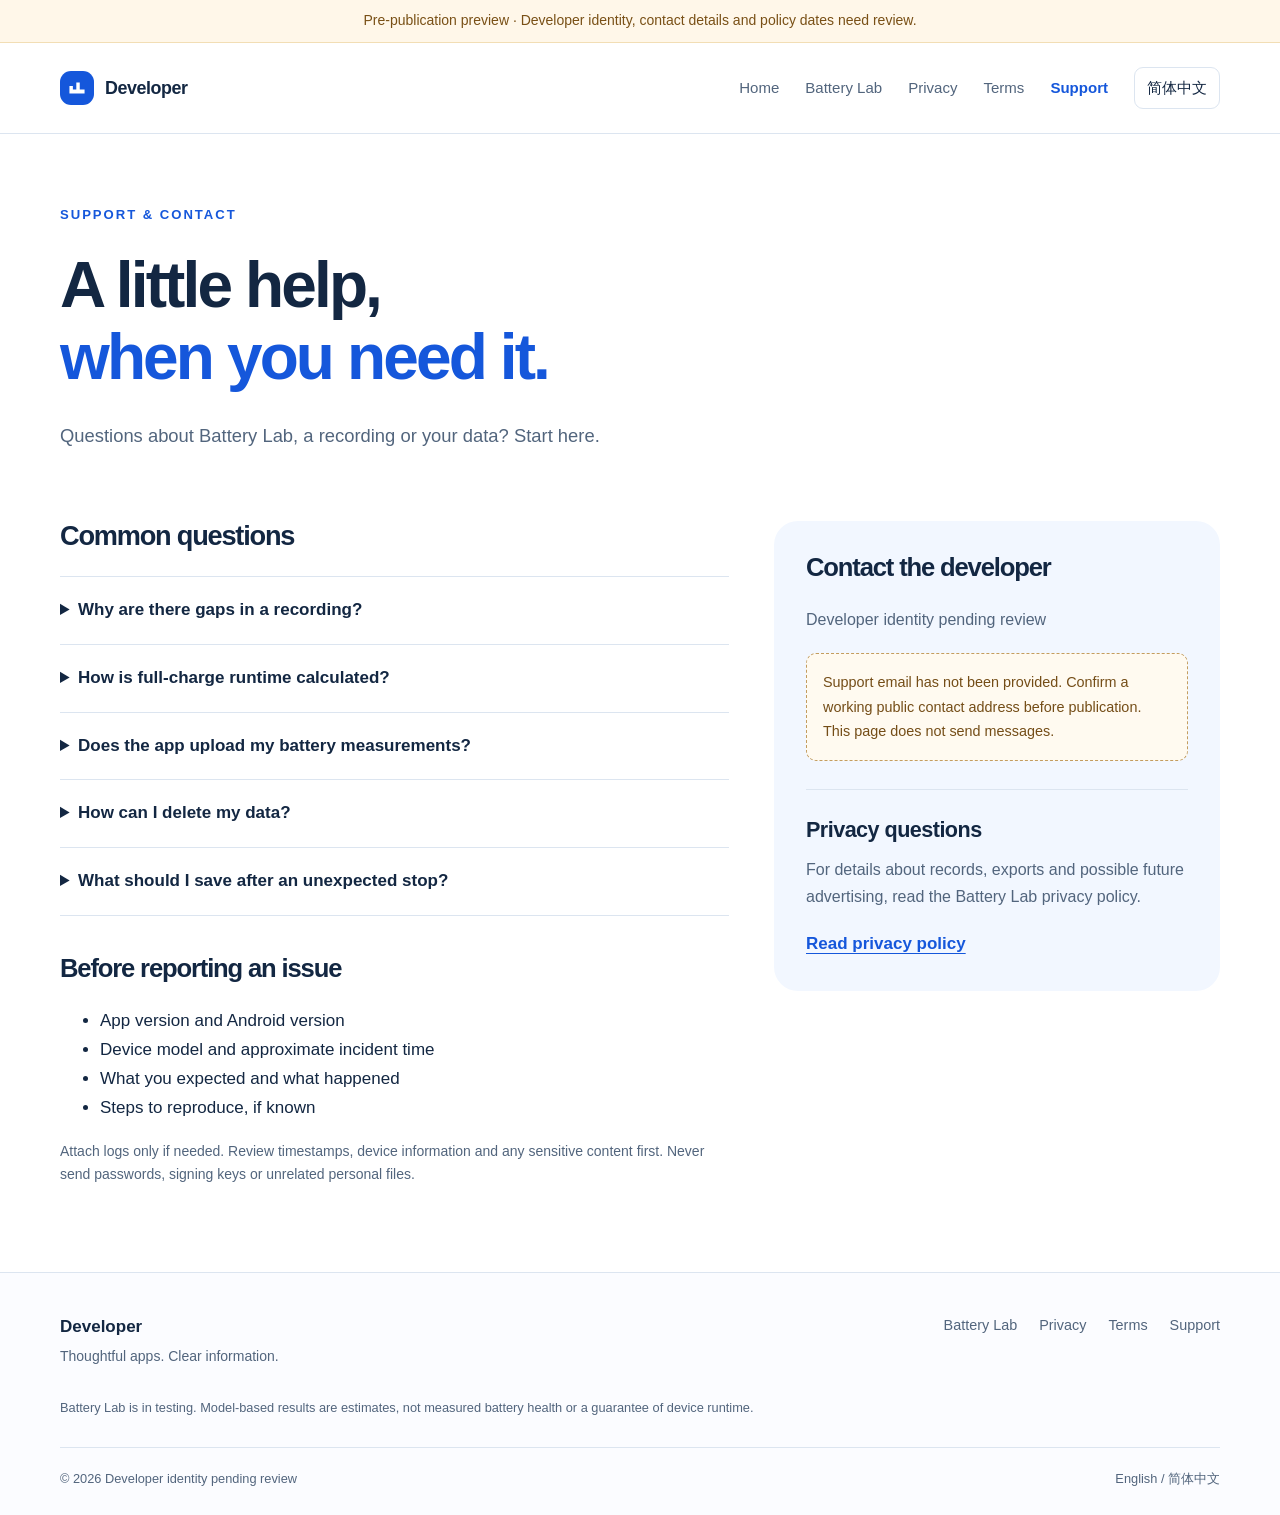
==== support/index.html @ 718efb98 "Add developer website" ====
<!doctype html>
<html lang="en"><head><meta charset="utf-8"><meta name="viewport" content="width=device-width, initial-scale=1"><meta name="theme-color" content="#1557db"><title>Support &amp; contact | Developer</title><meta name="description" content="Battery Lab support, recording questions, data deletion and developer contact status."><meta name="robots" content="noindex, nofollow"><link rel="icon" href="../assets/favicon.svg" type="image/svg+xml"><link rel="stylesheet" href="../assets/site.css"><script src="../assets/site.js" defer></script></head>
<body><a class="skip" href="#main">Skip to content</a><div class="review-banner">Pre-publication preview · Developer identity, contact details and policy dates need review.</div><header class="header"><div class="wrap header-inner"><a class="brand" href="../index.html"><span class="brand-mark"><svg aria-hidden="true" viewBox="0 0 32 32" fill="none"><path d="M5 21v-8h5v5h5V8h5v10h7v6H5Z" fill="currentColor"/></svg></span><span>Developer</span></a><button class="menu-toggle" type="button" aria-expanded="false" aria-controls="navigation">Menu</button><nav class="nav" id="navigation" aria-label="Main navigation"><a href="../index.html">Home</a><a href="../apps/battery-lab/index.html">Battery Lab</a><a href="../apps/battery-lab/privacy/index.html">Privacy</a><a href="../terms/index.html">Terms</a><a href="index.html" aria-current="page">Support</a><a class="lang" href="../zh/support/index.html" lang="zh-CN" hreflang="zh-CN" aria-label="简体中文">简体中文</a></nav></div></header><main id="main"><div class="wrap"><header class="page-heading"><span class="eyebrow">Support & contact</span><h1>A little help,<br><span class="accent">when you need it.</span></h1><p class="lead">Questions about Battery Lab, a recording or your data? Start here.</p></header><div class="support-grid"><section><h2 style="font-size:1.7rem">Common questions</h2><div class="faq"><details><summary>Why are there gaps in a recording?</summary><p>Normal recording does not keep the phone awake. Android sleep or background restrictions may reduce sampling. An open recording record alone does not establish that samples are still arriving.</p></details><details><summary>How is full-charge runtime calculated?</summary><p>Lab compares models at the same saved reference power. These are constant-power projections toward 0% SOC, not measured shutdown times. Home’s remaining estimate can use a more recent qualified discharge average.</p></details><details><summary>Does the app upload my battery measurements?</summary><p>The reviewed build processes measurements locally. You choose whether to export and where to save a file. A cloud-backed file provider may sync it. AdMob is not integrated in the reviewed build.</p></details><details><summary>How can I delete my data?</summary><p>Delete available raw recordings in the app, or clear Android app storage to remove all app-private data. Exported files must be deleted separately at their saved locations. Models and archives do not automatically expire.</p></details><details><summary>What should I save after an unexpected stop?</summary><p>If available, save Settings → Recording diagnostics → Save diagnostics report, preferably before restarting recording. Note the approximate incident time and app version. Sending the report is optional.</p></details></div><section style="padding-top:38px"><h2 style="font-size:1.6rem">Before reporting an issue</h2><ul><li>App version and Android version</li><li>Device model and approximate incident time</li><li>What you expected and what happened</li><li>Steps to reproduce, if known</li></ul><p class="meta">Attach logs only if needed. Review timestamps, device information and any sensitive content first. Never send passwords, signing keys or unrelated personal files.</p></section></section><aside class="contact"><h2>Contact the developer</h2><p>Developer identity pending review</p><p class="pending">Support email has not been provided. Confirm a working public contact address before publication. This page does not send messages.</p><hr style="border:0;border-top:1px solid var(--line);margin:28px 0"><h3>Privacy questions</h3><p>For details about records, exports and possible future advertising, read the Battery Lab privacy policy.</p><a class="text-link" href="../apps/battery-lab/privacy/index.html">Read privacy policy</a></aside></div></div></main><footer class="footer"><div class="wrap"><div class="footer-top"><div><strong>Developer</strong><br><span class="meta">Thoughtful apps. Clear information.</span></div><nav class="footer-links" aria-label="Footer"><a href="../apps/battery-lab/index.html">Battery Lab</a><a href="../apps/battery-lab/privacy/index.html">Privacy</a><a href="../terms/index.html">Terms</a><a href="index.html">Support</a></nav></div><p class="footer-note">Battery Lab is in testing. Model-based results are estimates, not measured battery health or a guarantee of device runtime.</p><div class="footer-bottom"><span>© 2026 Developer identity pending review</span><span>English / 简体中文</span></div></div></footer></body></html>
---- assets/site.css ----
:root{--blue:#1557db;--ink:#132742;--muted:#52657d;--line:#dce5f0;--pale:#f2f7ff;--white:#fff;--radius:24px;--max:1160px}*{box-sizing:border-box}html{scroll-behavior:smooth;scroll-padding-top:110px}body{margin:0;color:var(--ink);background:#fff;font:17px/1.7 -apple-system,BlinkMacSystemFont,"Segoe UI","Noto Sans SC","Microsoft YaHei",sans-serif;-webkit-font-smoothing:antialiased}a{color:var(--blue);text-underline-offset:4px}a:hover{text-decoration-thickness:2px}button{font:inherit}h1,h2,h3,p{margin-top:0}h1,h2,h3{line-height:1.13;letter-spacing:-.045em}h1{font-size:clamp(2.6rem,5.8vw,5.2rem);font-weight:650;margin-bottom:26px}h2{font-size:clamp(2rem,3.8vw,3rem);font-weight:650;margin-bottom:24px}h3{font-size:1.35rem;letter-spacing:-.025em;margin-bottom:14px}p{margin-bottom:20px}.wrap{width:min(var(--max),calc(100% - 64px));margin-inline:auto}.skip{position:absolute;left:20px;top:-80px;padding:12px 20px;background:#fff;z-index:100}.skip:focus{top:12px}:focus-visible{outline:3px solid #c66b00;outline-offset:5px;border-radius:4px}.review-banner{background:#fff7e9;color:#795016;text-align:center;padding:9px 20px;font-size:.875rem;border-bottom:1px solid #f2deb5}.header{background:#fff;border-bottom:1px solid var(--line);position:relative;z-index:10}.header-inner{min-height:90px;display:flex;align-items:center;justify-content:space-between;gap:24px}.brand{display:flex;align-items:center;gap:11px;text-decoration:none;color:var(--ink);font-weight:650;letter-spacing:-.025em;font-size:1.12rem}.brand-mark{width:34px;height:34px;background:var(--blue);color:#fff;border-radius:11px;display:grid;place-items:center;flex:none}.brand-mark svg{width:22px;height:22px}.nav{display:flex;align-items:center;gap:26px}.nav a{font-size:.94rem;color:var(--muted);text-decoration:none}.nav a[aria-current=page]{color:var(--blue);font-weight:650}.nav a:hover{color:var(--blue)}.nav .lang{padding:7px 12px;border:1px solid var(--line);border-radius:9px;color:var(--ink);white-space:nowrap}.menu-toggle{display:none;border:1px solid var(--line);border-radius:8px;background:#fff;padding:7px 12px;color:var(--ink)}.eyebrow{display:block;font-size:.82rem;text-transform:uppercase;letter-spacing:.15em;font-weight:750;color:var(--blue);margin-bottom:23px}.hero{padding:91px 0 75px;display:grid;grid-template-columns:1.12fr 1fr;gap:60px;align-items:center}.hero .lead{font-size:1.15rem;color:var(--muted);max-width:540px;line-height:1.8}.accent{color:var(--blue)}.actions{display:flex;flex-wrap:wrap;gap:14px;margin-top:30px}.button{padding:13px 23px;border-radius:10px;background:var(--blue);color:#fff;text-decoration:none;font-weight:650;display:inline-flex;align-items:center;justify-content:center;border:1px solid var(--blue);font-size:.95rem;min-height:50px}.button:hover{background:#1046b5;text-decoration:none}.button.secondary{background:#fff;border-color:var(--line);color:var(--ink)}.button.secondary:hover{background:var(--pale)}.subtle{font-size:.875rem;color:var(--muted);margin-top:22px}.visual{position:relative;border:1px solid #d4e1fa;border-radius:32px;padding:32px;background:radial-gradient(ellipse at 90% 0%,#d1e3ff,transparent 65%),#eff5ff;overflow:hidden;min-width:0}.visual:before{content:"";position:absolute;width:260px;height:260px;border:1px solid #cfdef9;border-radius:50%;top:-160px;right:-80px}.instrument{position:relative;background:#fff;border:1px solid #e0e8f4;box-shadow:0 18px 55px #173d7820;border-radius:20px;padding:25px}.instrument-head{display:flex;justify-content:space-between;align-items:center;gap:10px;font-weight:650;font-size:.95rem}.pill{display:inline-block;padding:4px 10px;border-radius:6px;color:#1551b3;background:#eaf2ff;font-size:.78rem;font-weight:650;letter-spacing:.02em}.battery-number{font-size:3.9rem;line-height:1.25;font-weight:600;letter-spacing:-.06em;margin-top:18px}.battery-number small{font-size:1.6rem;font-weight:400;color:var(--muted)}.chart{display:block;width:100%;height:auto;margin-top:12px}.chart-labels{display:flex;justify-content:space-between;font-size:.8rem;color:var(--muted)}.mini-stats{display:grid;grid-template-columns:1fr 1fr;border-top:1px solid var(--line);padding-top:18px;margin-top:20px;gap:15px}.mini-stats span{display:block;color:var(--muted);font-size:.8rem}.mini-stats strong{font-size:1.15rem;font-weight:600}.visual-caption{position:relative;margin:17px 0 0;color:#4e6585;font-size:.8rem;text-align:center}.principles{display:grid;grid-template-columns:repeat(3,1fr);border-block:1px solid var(--line);padding-block:24px;gap:24px}.principles strong{font-weight:650;display:block;font-size:.95rem}.principles span{font-size:.875rem;color:var(--muted)}.section{padding-block:80px}.section-head{display:flex;justify-content:space-between;gap:35px;align-items:end;margin-bottom:35px}.section-head h2{margin:0}.section-head p{margin:0;max-width:430px;color:var(--muted)}.app-card{display:grid;grid-template-columns:1.15fr 1fr;border:1px solid var(--line);border-radius:var(--radius);overflow:hidden}.app-info{padding:40px}.app-info h3{font-size:2rem;margin-top:20px}.app-info p{max-width:510px;color:var(--muted)}.app-tags{display:flex;gap:9px;flex-wrap:wrap;margin-bottom:22px}.app-tags span{font-size:.8rem;border:1px solid var(--line);border-radius:6px;padding:3px 10px;color:var(--muted)}.app-art{background:var(--pale);display:flex;align-items:center;justify-content:center;min-height:280px;position:relative;overflow:hidden}.app-art svg{width:70%;max-width:300px}.icon-tile{width:56px;height:56px;border-radius:17px;background:var(--blue);color:#fff;display:grid;place-items:center}.icon-tile svg{width:33px;height:33px}.about{display:grid;grid-template-columns:.8fr 1.2fr;gap:80px;padding-block:65px;border-top:1px solid var(--line)}.about p{color:var(--muted);max-width:610px}.text-link{font-weight:650}.page-heading{padding:70px 0 50px;max-width:820px}.page-heading h1{font-size:clamp(2.5rem,5vw,4.5rem)}.page-heading .lead{color:var(--muted);font-size:1.15rem}.feature-grid{display:grid;grid-template-columns:repeat(3,1fr);gap:24px}.feature{border-top:2px solid #bed2f8;padding:26px 5px 12px}.feature .feature-icon{font-size:.9rem;color:var(--blue);font-weight:650;display:block;margin-bottom:24px}.feature p{color:var(--muted);font-size:1rem}.tint{background:var(--pale)}.split{display:grid;grid-template-columns:1fr 1fr;gap:60px;align-items:start}.steps{padding:0;list-style:none;counter-reset:steps}.steps li{counter-increment:steps;position:relative;padding:0 0 25px 52px}.steps li:before{content:counter(steps);position:absolute;left:0;top:0;width:30px;height:30px;border:1px solid #bcd1f7;border-radius:50%;display:grid;place-items:center;font-size:.875rem;color:var(--blue)}.steps strong{display:block}.steps p{color:var(--muted);margin-top:5px}.callout{padding:25px 28px;border:1px solid var(--line);border-left:3px solid var(--blue);border-radius:0 12px 12px 0;background:#f8fbff}.callout p:last-child{margin-bottom:0}.callout.review{background:#fffaf0;border-color:#e8c88d;color:#744d17}.callout h2,.callout h3{font-size:1.15rem;letter-spacing:-.015em}.legal-layout{display:grid;grid-template-columns:240px minmax(0,760px);gap:65px;align-items:start;padding-bottom:80px}.toc{position:sticky;top:30px}.toc p{font-size:.8rem;font-weight:700;letter-spacing:.1em;text-transform:uppercase;color:var(--muted);margin-bottom:14px}.toc a{display:block;padding:7px 0;font-size:.9rem;text-decoration:none;color:var(--muted)}.toc a:hover{color:var(--blue)}.legal-content{min-width:0}.legal-content section{padding-top:34px}.legal-content h2{font-size:1.6rem;letter-spacing:-.025em}.legal-content p,.legal-content li{color:#3c526d;overflow-wrap:anywhere}.legal-content ul{padding-left:23px}.legal-content li{margin-bottom:10px}.meta{color:var(--muted);font-size:.875rem}.data-paths{display:grid;grid-template-columns:repeat(3,1fr);gap:12px;margin:25px 0}.data-path{background:var(--pale);border-radius:12px;padding:18px}.data-path strong{display:block;font-size:.95rem}.data-path span{display:block;color:var(--muted);font-size:.85rem;margin-top:5px}.support-grid{display:grid;grid-template-columns:1.2fr .8fr;gap:45px;padding-bottom:65px}.faq{border-top:1px solid var(--line)}details{border-bottom:1px solid var(--line);padding:19px 0}summary{cursor:pointer;font-weight:600;padding-right:25px}details p{color:var(--muted);margin:15px 0 0}.contact{background:var(--pale);border-radius:var(--radius);padding:32px;align-self:start}.contact h2{font-size:1.6rem}.contact p{font-size:1rem;color:var(--muted)}.contact .pending{border:1px dashed #c39d60;background:#fffaf0;border-radius:10px;padding:16px;color:#744d17;font-size:.9rem}.footer{border-top:1px solid var(--line);padding:40px 0 25px;background:#fbfcff}.footer-top{display:flex;align-items:start;justify-content:space-between;gap:30px}.footer-links{display:flex;flex-wrap:wrap;gap:22px;font-size:.9rem}.footer-links a{color:var(--muted);text-decoration:none}.footer-note{font-size:.8rem;color:var(--muted);margin:26px 0 0;max-width:750px}.footer-bottom{margin-top:28px;padding-top:20px;border-top:1px solid var(--line);font-size:.8rem;color:var(--muted);display:flex;justify-content:space-between;gap:20px}.no-js{font-size:.85rem}.empty-state{padding:50px;border:1px solid var(--line);border-radius:20px}html[lang=zh-CN] h1{letter-spacing:-.025em;line-height:1.25}html[lang=zh-CN] h2{line-height:1.35} @media(min-width:1500px){.hero{padding-top:110px;padding-bottom:95px}}@media(max-width:900px){.wrap{width:calc(100% - 40px)}.hero{gap:30px;padding-top:60px}h1{font-size:3.4rem}.visual{padding:20px}.nav{gap:17px}.legal-layout{grid-template-columns:180px minmax(0,1fr);gap:30px}.about{gap:40px}.data-paths{grid-template-columns:1fr}.feature-grid{gap:18px}.support-grid{gap:25px}}@media(max-width:680px){.header-inner{min-height:76px;flex-wrap:wrap;gap:0;padding-block:17px}.brand{font-size:1rem;max-width:70%}.brand span:last-child{overflow-wrap:anywhere}.js .menu-toggle{display:inline-flex}.nav{width:100%;flex-wrap:wrap;gap:14px 22px;padding-top:18px}.js .nav{display:none}.js .nav.open{display:flex}.hero{grid-template-columns:1fr;gap:38px;padding:45px 0 40px}.hero h1{font-size:clamp(2.55rem,11vw,3.5rem)}.hero .lead{font-size:1.05rem}.visual{max-width:480px;width:100%;margin-inline:auto;padding:24px}.principles{grid-template-columns:1fr;gap:16px}.principles strong{display:inline;margin-right:12px}.principles span{display:block}.section{padding-block:50px}.section-head{display:block}.section-head p{margin-top:18px}.app-card{grid-template-columns:1fr}.app-info{padding:28px}.app-art{min-height:230px}.about{grid-template-columns:1fr;gap:12px;padding-block:45px}.feature-grid{grid-template-columns:1fr}.feature{padding-top:22px}.feature .feature-icon{margin-bottom:16px}.split{grid-template-columns:1fr;gap:25px}.page-heading{padding:45px 0 30px}.page-heading h1{font-size:2.6rem}.legal-layout{grid-template-columns:1fr;gap:20px;padding-bottom:45px}.toc{position:static;border-block:1px solid var(--line);padding-block:20px}.toc a{display:inline-block;margin-right:18px;padding:6px 0}.legal-content section{padding-top:28px}.support-grid{grid-template-columns:1fr;gap:30px}.contact{padding:25px}.footer-top{display:block}.footer-links{margin-top:25px;gap:12px 22px}.footer-bottom{display:block}.footer-bottom span{display:block;margin-top:8px}.actions .button{flex:1;white-space:nowrap}.review-banner{font-size:.8rem}.instrument{padding:22px}.battery-number{font-size:3.4rem}}@media(prefers-reduced-motion:reduce){html{scroll-behavior:auto}}@media print{.header,.review-banner,.footer,.toc,.actions{display:none}.wrap{width:100%}.legal-layout{display:block}a{color:inherit}.legal-content section{break-inside:avoid}body{font-size:11pt}.page-heading{padding:0}}
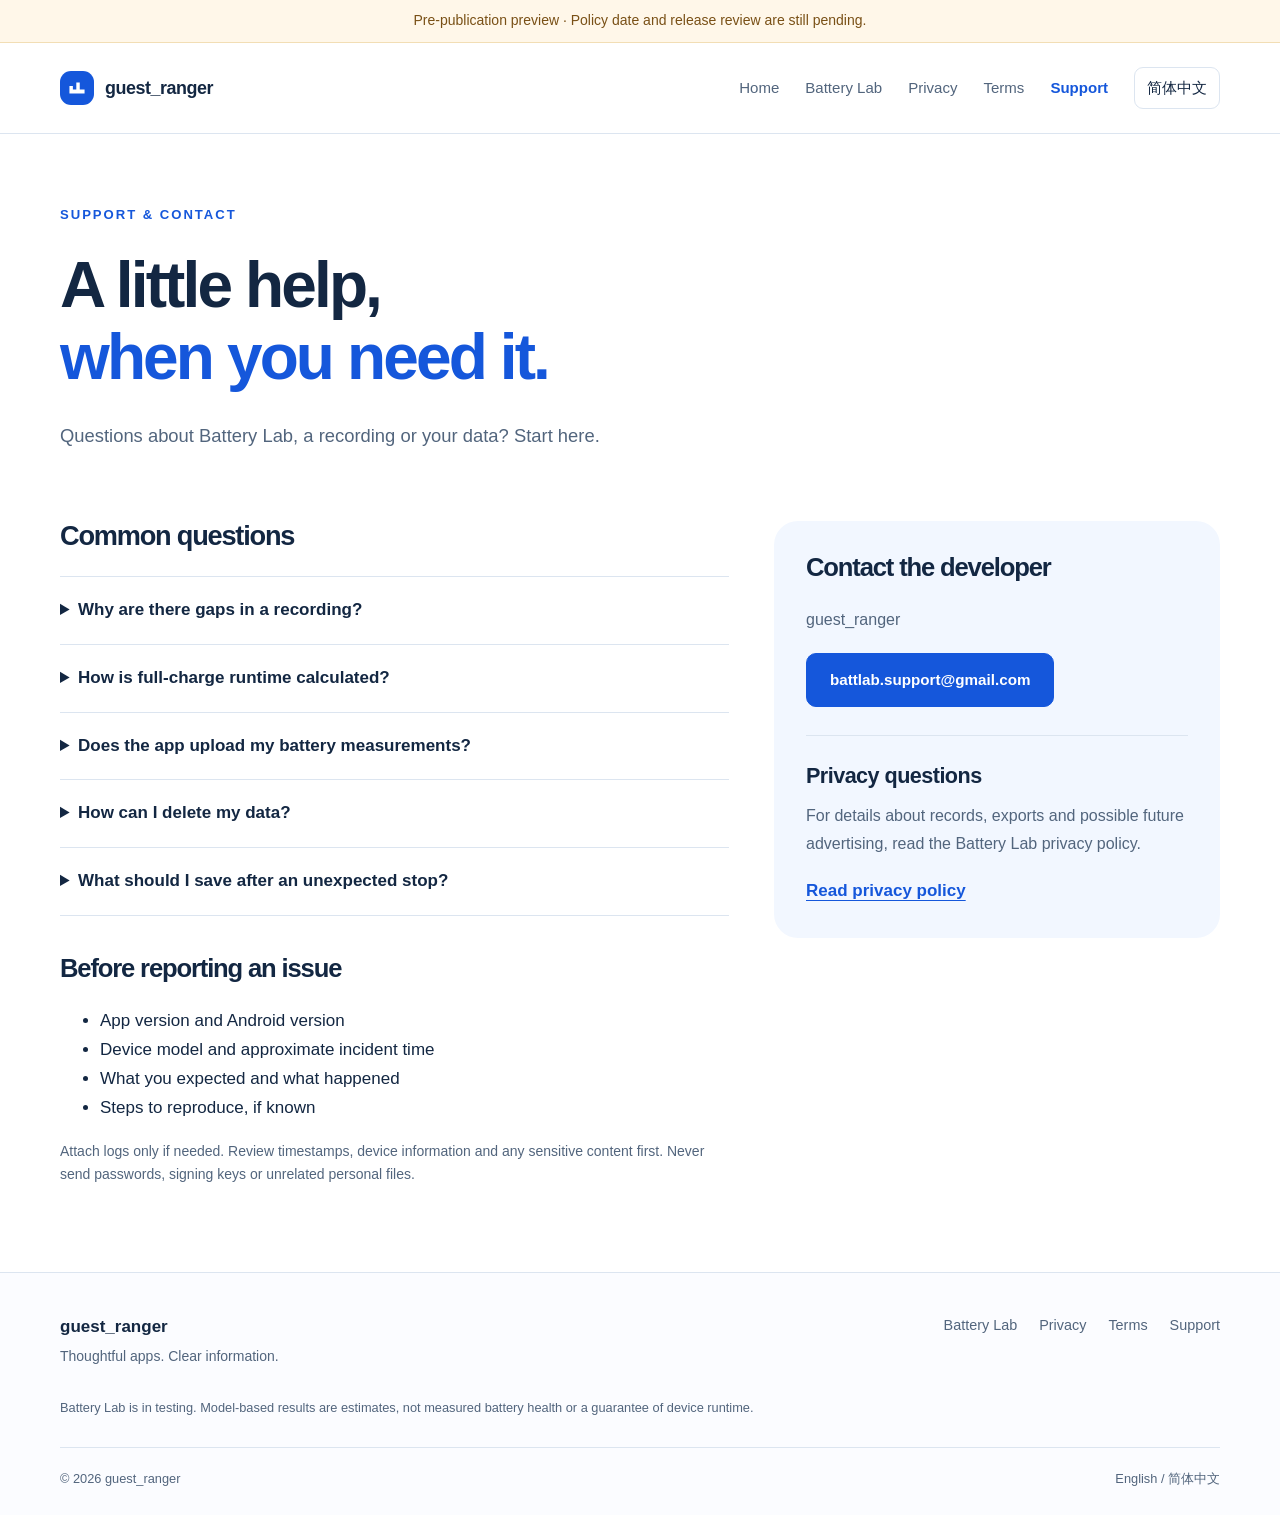
==== commit ede3e651: "Update developer name and support email" ====
--- a/support/index.html
+++ b/support/index.html
@@ -1,3 +1,3 @@
 <!doctype html>
-<html lang="en"><head><meta charset="utf-8"><meta name="viewport" content="width=device-width, initial-scale=1"><meta name="theme-color" content="#1557db"><title>Support &amp; contact | Developer</title><meta name="description" content="Battery Lab support, recording questions, data deletion and developer contact status."><meta name="robots" content="noindex, nofollow"><link rel="icon" href="../assets/favicon.svg" type="image/svg+xml"><link rel="stylesheet" href="../assets/site.css"><script src="../assets/site.js" defer></script></head>
-<body><a class="skip" href="#main">Skip to content</a><div class="review-banner">Pre-publication preview · Developer identity, contact details and policy dates need review.</div><header class="header"><div class="wrap header-inner"><a class="brand" href="../index.html"><span class="brand-mark"><svg aria-hidden="true" viewBox="0 0 32 32" fill="none"><path d="M5 21v-8h5v5h5V8h5v10h7v6H5Z" fill="currentColor"/></svg></span><span>Developer</span></a><button class="menu-toggle" type="button" aria-expanded="false" aria-controls="navigation">Menu</button><nav class="nav" id="navigation" aria-label="Main navigation"><a href="../index.html">Home</a><a href="../apps/battery-lab/index.html">Battery Lab</a><a href="../apps/battery-lab/privacy/index.html">Privacy</a><a href="../terms/index.html">Terms</a><a href="index.html" aria-current="page">Support</a><a class="lang" href="../zh/support/index.html" lang="zh-CN" hreflang="zh-CN" aria-label="简体中文">简体中文</a></nav></div></header><main id="main"><div class="wrap"><header class="page-heading"><span class="eyebrow">Support & contact</span><h1>A little help,<br><span class="accent">when you need it.</span></h1><p class="lead">Questions about Battery Lab, a recording or your data? Start here.</p></header><div class="support-grid"><section><h2 style="font-size:1.7rem">Common questions</h2><div class="faq"><details><summary>Why are there gaps in a recording?</summary><p>Normal recording does not keep the phone awake. Android sleep or background restrictions may reduce sampling. An open recording record alone does not establish that samples are still arriving.</p></details><details><summary>How is full-charge runtime calculated?</summary><p>Lab compares models at the same saved reference power. These are constant-power projections toward 0% SOC, not measured shutdown times. Home’s remaining estimate can use a more recent qualified discharge average.</p></details><details><summary>Does the app upload my battery measurements?</summary><p>The reviewed build processes measurements locally. You choose whether to export and where to save a file. A cloud-backed file provider may sync it. AdMob is not integrated in the reviewed build.</p></details><details><summary>How can I delete my data?</summary><p>Delete available raw recordings in the app, or clear Android app storage to remove all app-private data. Exported files must be deleted separately at their saved locations. Models and archives do not automatically expire.</p></details><details><summary>What should I save after an unexpected stop?</summary><p>If available, save Settings → Recording diagnostics → Save diagnostics report, preferably before restarting recording. Note the approximate incident time and app version. Sending the report is optional.</p></details></div><section style="padding-top:38px"><h2 style="font-size:1.6rem">Before reporting an issue</h2><ul><li>App version and Android version</li><li>Device model and approximate incident time</li><li>What you expected and what happened</li><li>Steps to reproduce, if known</li></ul><p class="meta">Attach logs only if needed. Review timestamps, device information and any sensitive content first. Never send passwords, signing keys or unrelated personal files.</p></section></section><aside class="contact"><h2>Contact the developer</h2><p>Developer identity pending review</p><p class="pending">Support email has not been provided. Confirm a working public contact address before publication. This page does not send messages.</p><hr style="border:0;border-top:1px solid var(--line);margin:28px 0"><h3>Privacy questions</h3><p>For details about records, exports and possible future advertising, read the Battery Lab privacy policy.</p><a class="text-link" href="../apps/battery-lab/privacy/index.html">Read privacy policy</a></aside></div></div></main><footer class="footer"><div class="wrap"><div class="footer-top"><div><strong>Developer</strong><br><span class="meta">Thoughtful apps. Clear information.</span></div><nav class="footer-links" aria-label="Footer"><a href="../apps/battery-lab/index.html">Battery Lab</a><a href="../apps/battery-lab/privacy/index.html">Privacy</a><a href="../terms/index.html">Terms</a><a href="index.html">Support</a></nav></div><p class="footer-note">Battery Lab is in testing. Model-based results are estimates, not measured battery health or a guarantee of device runtime.</p><div class="footer-bottom"><span>© 2026 Developer identity pending review</span><span>English / 简体中文</span></div></div></footer></body></html>+<html lang="en"><head><meta charset="utf-8"><meta name="viewport" content="width=device-width, initial-scale=1"><meta name="theme-color" content="#1557db"><title>Support &amp; contact | guest_ranger</title><meta name="description" content="Battery Lab support, recording questions, data deletion and developer contact status."><meta name="robots" content="noindex, nofollow"><link rel="icon" href="../assets/favicon.svg" type="image/svg+xml"><link rel="stylesheet" href="../assets/site.css"><script src="../assets/site.js" defer></script></head>
+<body><a class="skip" href="#main">Skip to content</a><div class="review-banner">Pre-publication preview · Policy date and release review are still pending.</div><header class="header"><div class="wrap header-inner"><a class="brand" href="../index.html"><span class="brand-mark"><svg aria-hidden="true" viewBox="0 0 32 32" fill="none"><path d="M5 21v-8h5v5h5V8h5v10h7v6H5Z" fill="currentColor"/></svg></span><span>guest_ranger</span></a><button class="menu-toggle" type="button" aria-expanded="false" aria-controls="navigation">Menu</button><nav class="nav" id="navigation" aria-label="Main navigation"><a href="../index.html">Home</a><a href="../apps/battery-lab/index.html">Battery Lab</a><a href="../apps/battery-lab/privacy/index.html">Privacy</a><a href="../terms/index.html">Terms</a><a href="index.html" aria-current="page">Support</a><a class="lang" href="../zh/support/index.html" lang="zh-CN" hreflang="zh-CN" aria-label="简体中文">简体中文</a></nav></div></header><main id="main"><div class="wrap"><header class="page-heading"><span class="eyebrow">Support & contact</span><h1>A little help,<br><span class="accent">when you need it.</span></h1><p class="lead">Questions about Battery Lab, a recording or your data? Start here.</p></header><div class="support-grid"><section><h2 style="font-size:1.7rem">Common questions</h2><div class="faq"><details><summary>Why are there gaps in a recording?</summary><p>Normal recording does not keep the phone awake. Android sleep or background restrictions may reduce sampling. An open recording record alone does not establish that samples are still arriving.</p></details><details><summary>How is full-charge runtime calculated?</summary><p>Lab compares models at the same saved reference power. These are constant-power projections toward 0% SOC, not measured shutdown times. Home’s remaining estimate can use a more recent qualified discharge average.</p></details><details><summary>Does the app upload my battery measurements?</summary><p>The reviewed build processes measurements locally. You choose whether to export and where to save a file. A cloud-backed file provider may sync it. AdMob is not integrated in the reviewed build.</p></details><details><summary>How can I delete my data?</summary><p>Delete available raw recordings in the app, or clear Android app storage to remove all app-private data. Exported files must be deleted separately at their saved locations. Models and archives do not automatically expire.</p></details><details><summary>What should I save after an unexpected stop?</summary><p>If available, save Settings → Recording diagnostics → Save diagnostics report, preferably before restarting recording. Note the approximate incident time and app version. Sending the report is optional.</p></details></div><section style="padding-top:38px"><h2 style="font-size:1.6rem">Before reporting an issue</h2><ul><li>App version and Android version</li><li>Device model and approximate incident time</li><li>What you expected and what happened</li><li>Steps to reproduce, if known</li></ul><p class="meta">Attach logs only if needed. Review timestamps, device information and any sensitive content first. Never send passwords, signing keys or unrelated personal files.</p></section></section><aside class="contact"><h2>Contact the developer</h2><p>guest_ranger</p><a class="button" href="mailto:battlab.support@gmail.com">battlab.support@gmail.com</a><hr style="border:0;border-top:1px solid var(--line);margin:28px 0"><h3>Privacy questions</h3><p>For details about records, exports and possible future advertising, read the Battery Lab privacy policy.</p><a class="text-link" href="../apps/battery-lab/privacy/index.html">Read privacy policy</a></aside></div></div></main><footer class="footer"><div class="wrap"><div class="footer-top"><div><strong>guest_ranger</strong><br><span class="meta">Thoughtful apps. Clear information.</span></div><nav class="footer-links" aria-label="Footer"><a href="../apps/battery-lab/index.html">Battery Lab</a><a href="../apps/battery-lab/privacy/index.html">Privacy</a><a href="../terms/index.html">Terms</a><a href="index.html">Support</a></nav></div><p class="footer-note">Battery Lab is in testing. Model-based results are estimates, not measured battery health or a guarantee of device runtime.</p><div class="footer-bottom"><span>© 2026 guest_ranger</span><span>English / 简体中文</span></div></div></footer></body></html>
